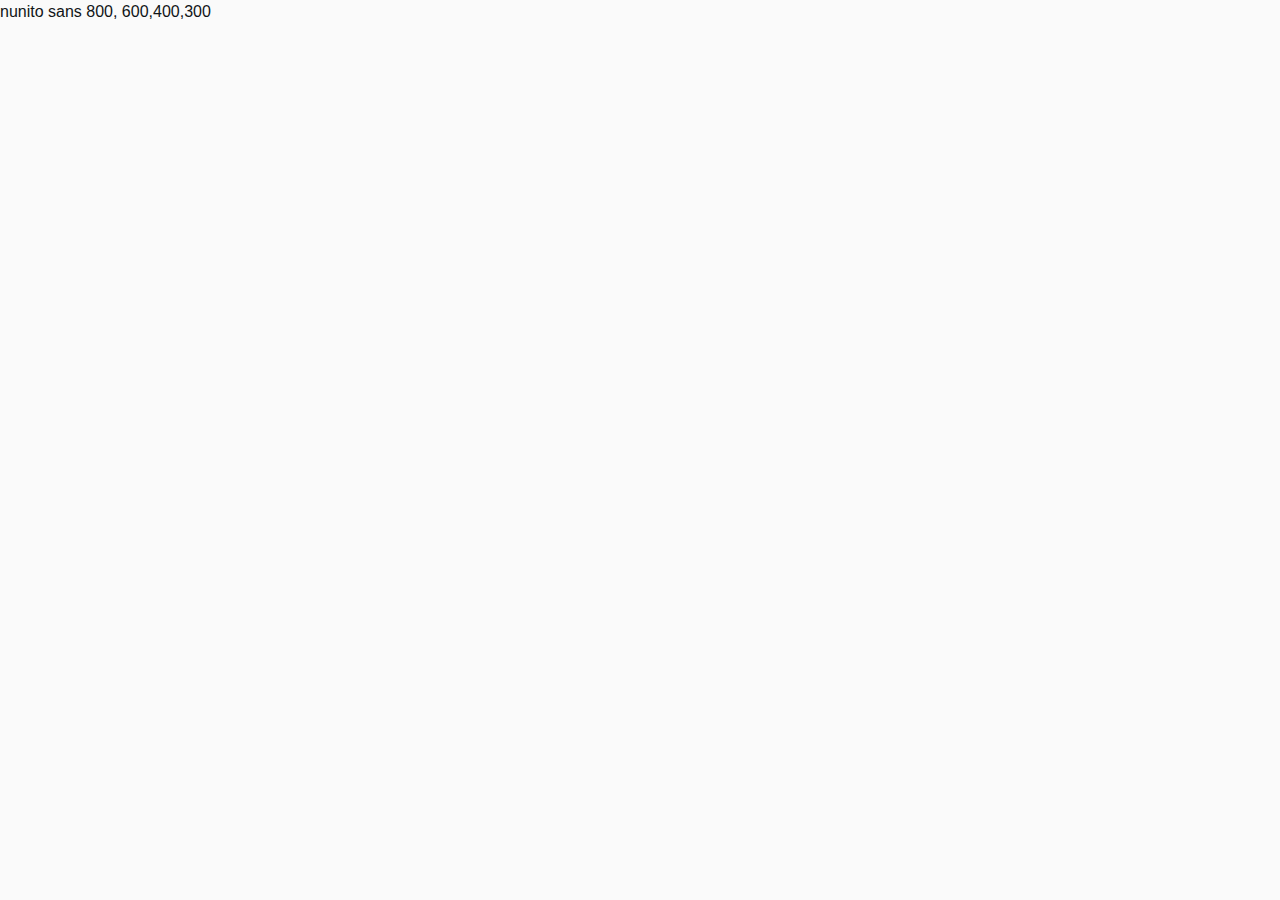
==== index.html @ 687c1277 "add shirifts, style, images" ====
<!DOCTYPE html>
<html lang="en">
<head>
  <meta charset="UTF-8">
  <meta http-equiv="X-UA-Compatible" content="IE=edge">
  <meta name="viewport" content="width=device-width, initial-scale=1.0">
  <title>Project</title>

  <!-- Stylesheets -->
  <link rel="stylesheet" href="css/normalize.css">
  <link rel="stylesheet" href="css/styles.css">
</head>
<body>

  nunito sans 800, 600,400,300



  <script src="js/main.js"></script>
</body>
</html>
---- css/styles.css ----
/* CUSTOM PROPS */
:root{
  --text-color: #111517;
  --body-bg:#fafafa;
  --element-bg:#fff;

}

/* FONTS  */

@font-face {
  font-family: "Nunito Sans 10pt";
  src: url("../fonts/NunitoSans10pt-SemiBold.woff2") format("woff2"),
  url("../fonts/NunitoSans10pt-SemiBold.woff2NunitoSans10pt-SemiBold.woff") format("woff");
  font-weight: 600;
  font-style: normal;
  font-display: swap;
}

@font-face {
  font-family: "Nunito Sans 10pt";
  src: url("../fonts/NunitoSans10pt-SemiBold.woff2NunitoSans10pt-ExtraBold.woff2") format("woff2"),
  url("../fonts/NunitoSans10pt-SemiBold.woff2NunitoSans10pt-ExtraBold.woff") format("woff");
  font-weight: bold;
  font-style: normal;
  font-display: swap;
}

@font-face {
  font-family: "Nunito Sans 10pt";
  src: url("../fonts/NunitoSans10pt-SemiBold.woff2NunitoSans10pt-Regular.woff2") format("woff2"),
  url("../fonts/NunitoSans10pt-SemiBold.woff2NunitoSans10pt-Regular.woff") format("woff");
  font-weight: normal;
  font-style: normal;
  font-display: swap;
}

@font-face {
  font-family: "Nunito Sans 10pt";
  src: url("../fonts/NunitoSans10pt-SemiBold.woff2NunitoSans10pt-ExtraLight.woff2") format("woff2"),
  url("../fonts/NunitoSans10pt-SemiBold.woff2NunitoSans10pt-ExtraLight.woff") format("woff");
  font-weight: 200;
  font-style: normal;
  font-display: swap;
}



/* GLOBAL */
html {
  box-sizing: border-box;
  height: 100%;
  scroll-behavior: smooth;
}

*,
*::before,
*::after {
  box-sizing: inherit;
}

body {
  display: flex;
  flex-direction: column;
  height: 100%;
  padding: 0;
  margin: 0;
  font-family: "Nunito Sans", "Arial", sans-serif;
  font-size: 16px;
  line-height: 1.5;
  background-color:var(--body-bg);
  color:var(--text-color);
}

img {
  max-width: 100%;
  height: auto;
}

a{
  text-decoration: none;
}
/* DARK MODE */
.dark-mode{
  --element-bg:#2b3844;
  --body-bg:#202c36;
  --text-color:#fff;
}





/* CONTAINER */
.container {
  width: 100%;
  max-width: 1200px;
  padding-left: 50px;
  padding-right: 50px;
  margin-left: auto;
  margin-right: auto;
}


/* MAIN-CONTENT */
.main-content {
  flex-grow: 1;
}

@media
only screen and (-webkit-min-device-pixel-ratio: 2),
only screen and (   min--moz-device-pixel-ratio: 2),
only screen and (     -o-min-device-pixel-ratio: 2/1),
only screen and (        min-device-pixel-ratio: 2),
only screen and (                min-resolution: 192dpi),
only screen and (                min-resolution: 2dppx) {

}
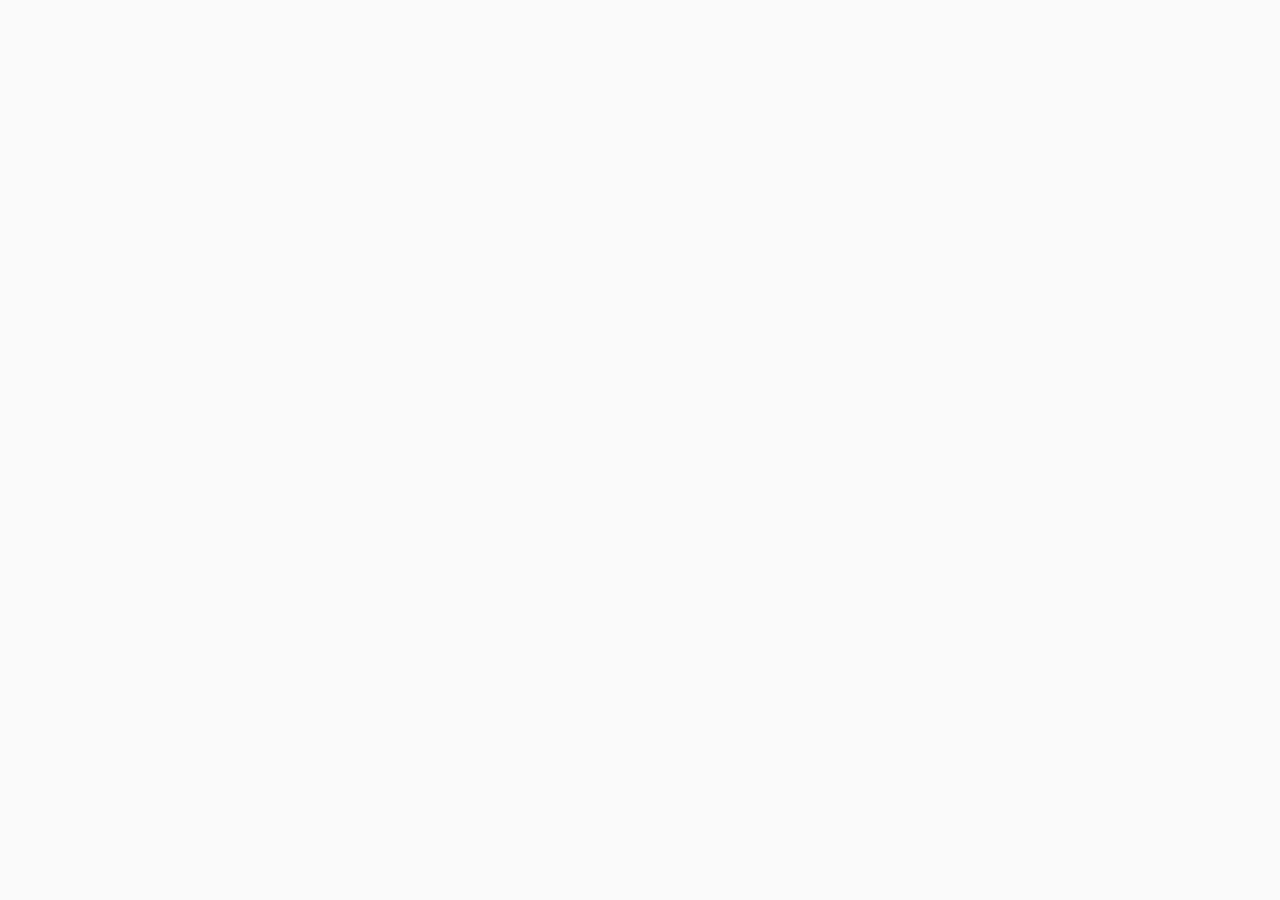
==== commit 3aa0c07a: "remove extacts" ====
--- a/index.html
+++ b/index.html
@@ -12,7 +12,7 @@
 </head>
 <body>
 
-  nunito sans 800, 600,400,300
+
 
 
 
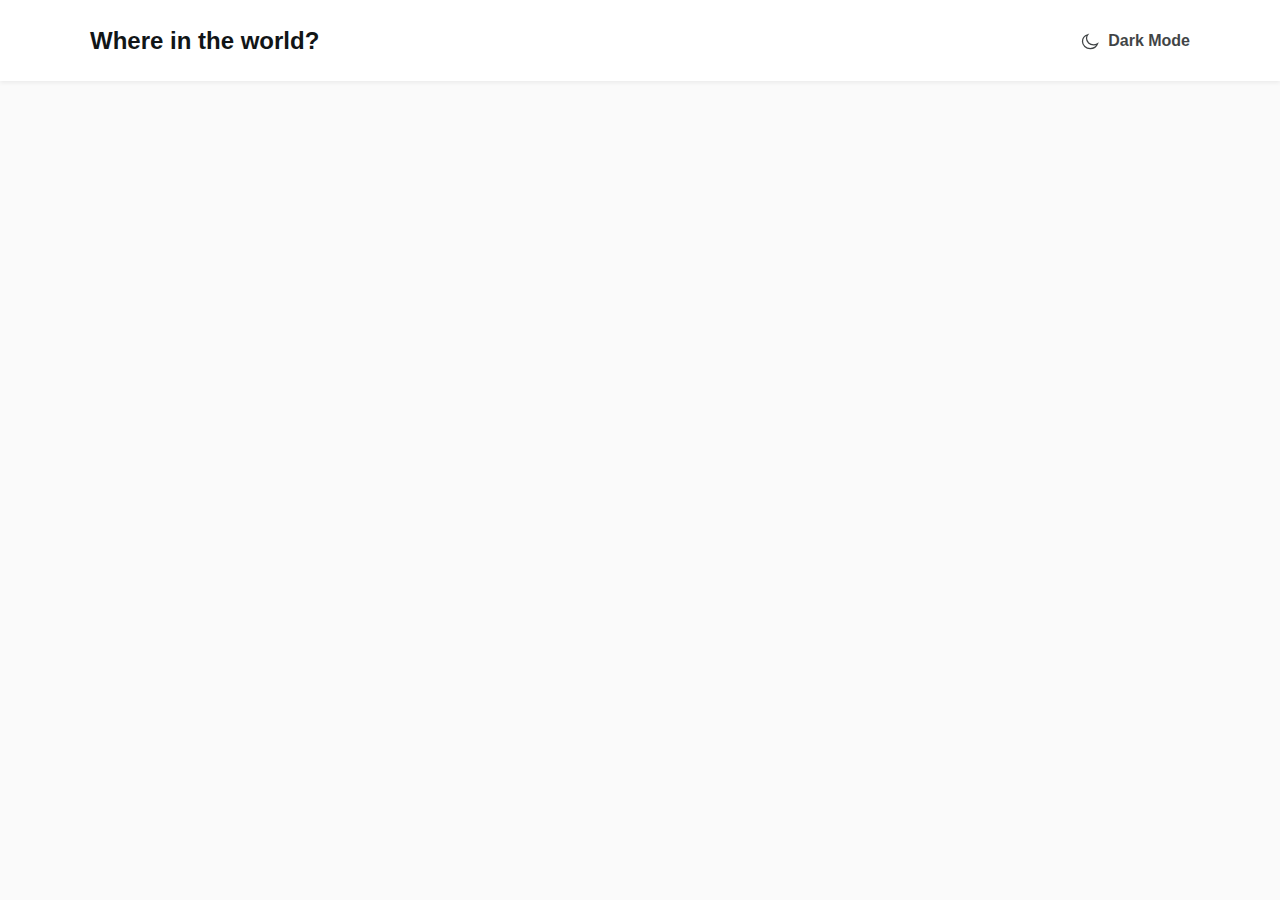
==== commit 3a301709: "add header" ====
--- a/index.html
+++ b/index.html
@@ -4,13 +4,25 @@
   <meta charset="UTF-8">
   <meta http-equiv="X-UA-Compatible" content="IE=edge">
   <meta name="viewport" content="width=device-width, initial-scale=1.0">
-  <title>Project</title>
+  <title>Countries</title>
 
   <!-- Stylesheets -->
   <link rel="stylesheet" href="css/normalize.css">
   <link rel="stylesheet" href="css/styles.css">
 </head>
 <body>
+
+  <header class="site-header">
+    <div class="header-container container">
+      <a class="site-header-logo" href="#">Where in the world?</a>
+        <button class="site-header-theme-toggler" type="button">
+          <span class="site-header-theme-toggler-inner">
+            <img src="./images/Group 3.svg" alt="">
+            <span class="site-header-theme-toggler-text">Dark Mode</span>
+          </span>
+        </button>
+    </div>
+  </header>
 
 
 
--- a/css/styles.css
+++ b/css/styles.css
@@ -116,3 +116,60 @@
 only screen and (                min-resolution: 2dppx) {
 
 }
+
+
+  /* SITE-HEADER */
+  .site-header {
+    padding-top: 24px;
+    padding-bottom: 24px;
+    background-color: var(--element-bg);
+    box-shadow: 0px 2px 4px rgba(0, 0, 0, 0.06);
+    white-space: nowrap;
+  }
+  .header-container {
+    display: flex;
+    align-items: center;
+    justify-content: space-between;
+
+  }
+
+  .site-header-logo {
+    color: var(--text-color);
+    font-weight: 800;
+    font-size: 24px;
+    line-height: 33px;
+  }
+
+  .site-header-logo:hover{
+    opacity: 0.8;
+  }
+
+  .site-header-logo:active{
+    opacity: 0.6;
+  }
+  .site-header-theme-toggler {
+    padding: 0;
+    border: 0;
+    background-color:transparent;
+    cursor: pointer;
+    color:var(--text-color);
+  }
+
+  .site-header-theme-toggler{
+    opacity: 0.8;
+  }
+
+  .site-header-theme-toggler:active{
+    opacity: 0.6;
+  }
+  .site-header-theme-toggler-inner {
+   display: flex;
+   align-items: center;
+
+  }
+  .site-header-theme-toggler-text {
+  margin-left: 8px;
+  font-weight: 600;
+  line-height: 22px;
+
+  }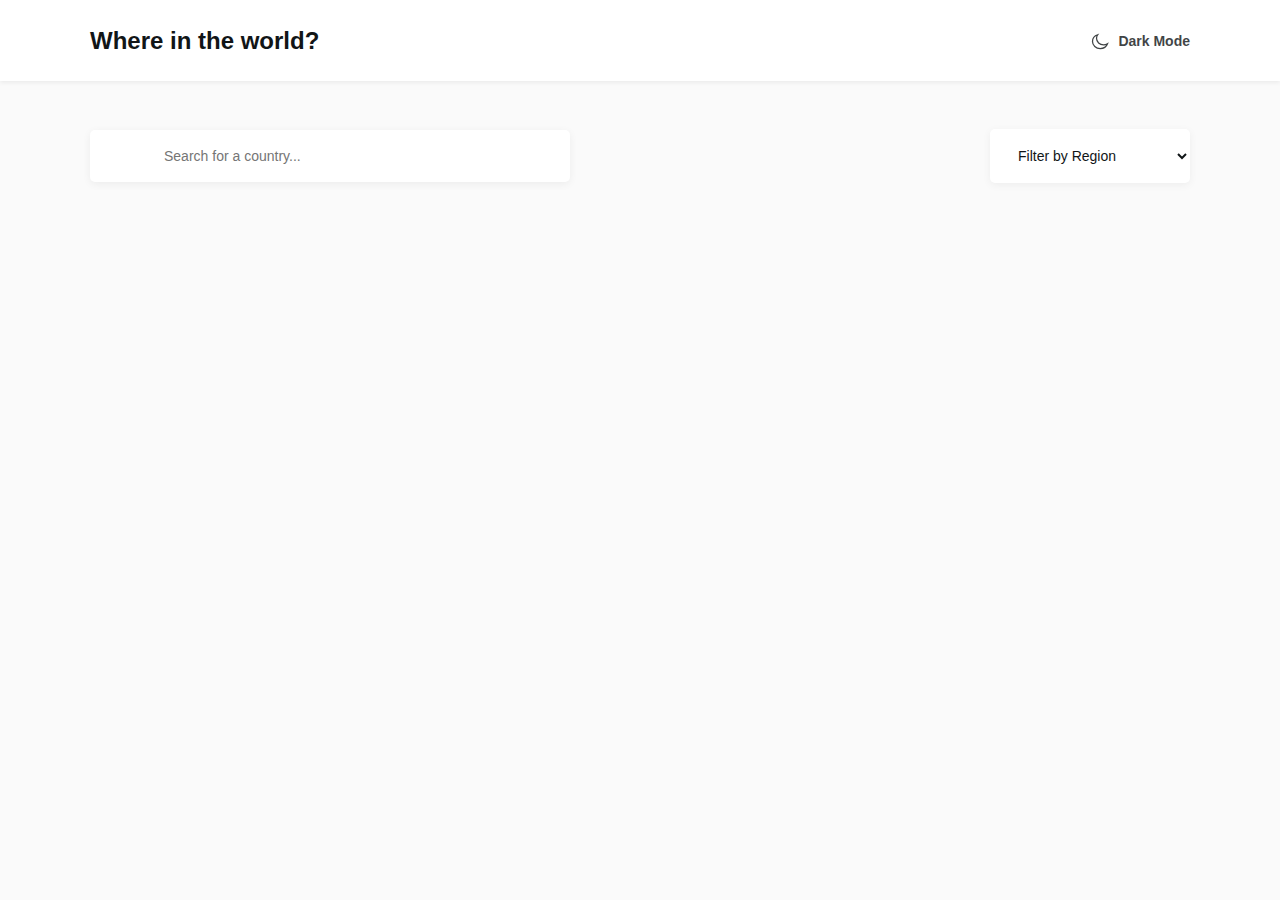
==== commit 40569000: "add filters form" ====
--- a/index.html
+++ b/index.html
@@ -17,14 +17,31 @@
       <a class="site-header-logo" href="#">Where in the world?</a>
         <button class="site-header-theme-toggler" type="button">
           <span class="site-header-theme-toggler-inner">
-            <img src="./images/Group 3.svg" alt="">
+            <svg class="site-header-theme-toggler-icon" width="20" height="20" xmlns="http://www.w3.org/2000/svg"><path fill-rule="evenodd" clip-rule="evenodd" d="M13.553 13.815c-3.884 0-7.034-2.887-7.034-6.447 0-1.343.448-2.586 1.212-3.618-3.04.945-5.231 3.581-5.231 6.688 0 3.9 3.45 7.062 7.704 7.062 3.389 0 6.266-2.007 7.296-4.796a7.458 7.458 0 0 1-3.947 1.111Z" fill="#fff" stroke="currentColor" stroke-width="1.25"/></svg>
             <span class="site-header-theme-toggler-text">Dark Mode</span>
           </span>
         </button>
     </div>
   </header>
 
+<!-- MAIN-CONTENT -->
 
+<main class="main-content">
+  <div class="container">
+    <form class="filters" action="https://echo.htmlacademy.ru" method="GET" >
+     <input class="filters-search-input" type="search" name="search" placeholder="Search for a country..." aria-label="Country name" required >
+
+     <select class="filters-region-select" name="Region" aria-label="Regions">
+      <option selected disabled>Filter by Region </option>
+      <option>Africa</option>
+      <option>America</option>
+      <option>Asia</option>
+      <option>Europe</option>
+      <option>Ocenia</option>
+     </select>
+    </form>
+  </div>
+</main>
 
 
 
--- a/css/styles.css
+++ b/css/styles.css
@@ -66,10 +66,11 @@
   padding: 0;
   margin: 0;
   font-family: "Nunito Sans", "Arial", sans-serif;
-  font-size: 16px;
+  font-size: 14px;
   line-height: 1.5;
   background-color:var(--body-bg);
   color:var(--text-color);
+  transition: background-color 0.4s ease, color 0.4s ease ;
 }
 
 img {
@@ -105,6 +106,8 @@
 /* MAIN-CONTENT */
 .main-content {
   flex-grow: 1;
+  padding-top: 48px;
+  margin-bottom: 45px;
 }
 
 @media
@@ -172,4 +175,32 @@
   font-weight: 600;
   line-height: 22px;
 
-  }+  }
+
+    /* FILTERS */
+
+    .filters {
+      display: flex;
+      align-items: center;
+      justify-content: space-between;
+    }
+    .filters-search-input {
+      min-width: 480px;
+      box-shadow: 0px 2px 9px rgba(0, 0, 0, 0.06);
+      border-radius: 5px;
+      border: none;
+      padding: 18px 74px;
+      background-color: var(--element-bg);
+      color: var(--text-color);
+
+    }
+    .filters-region-select {
+     padding: 18px 24px;
+     min-width: 200px;
+     box-shadow: 0px 2px 9px rgba(0, 0, 0, 0.0532439);
+     border-radius: 5px;
+     border: none;
+     background-color: var(--element-bg);
+     color: var(--text-color);
+
+    }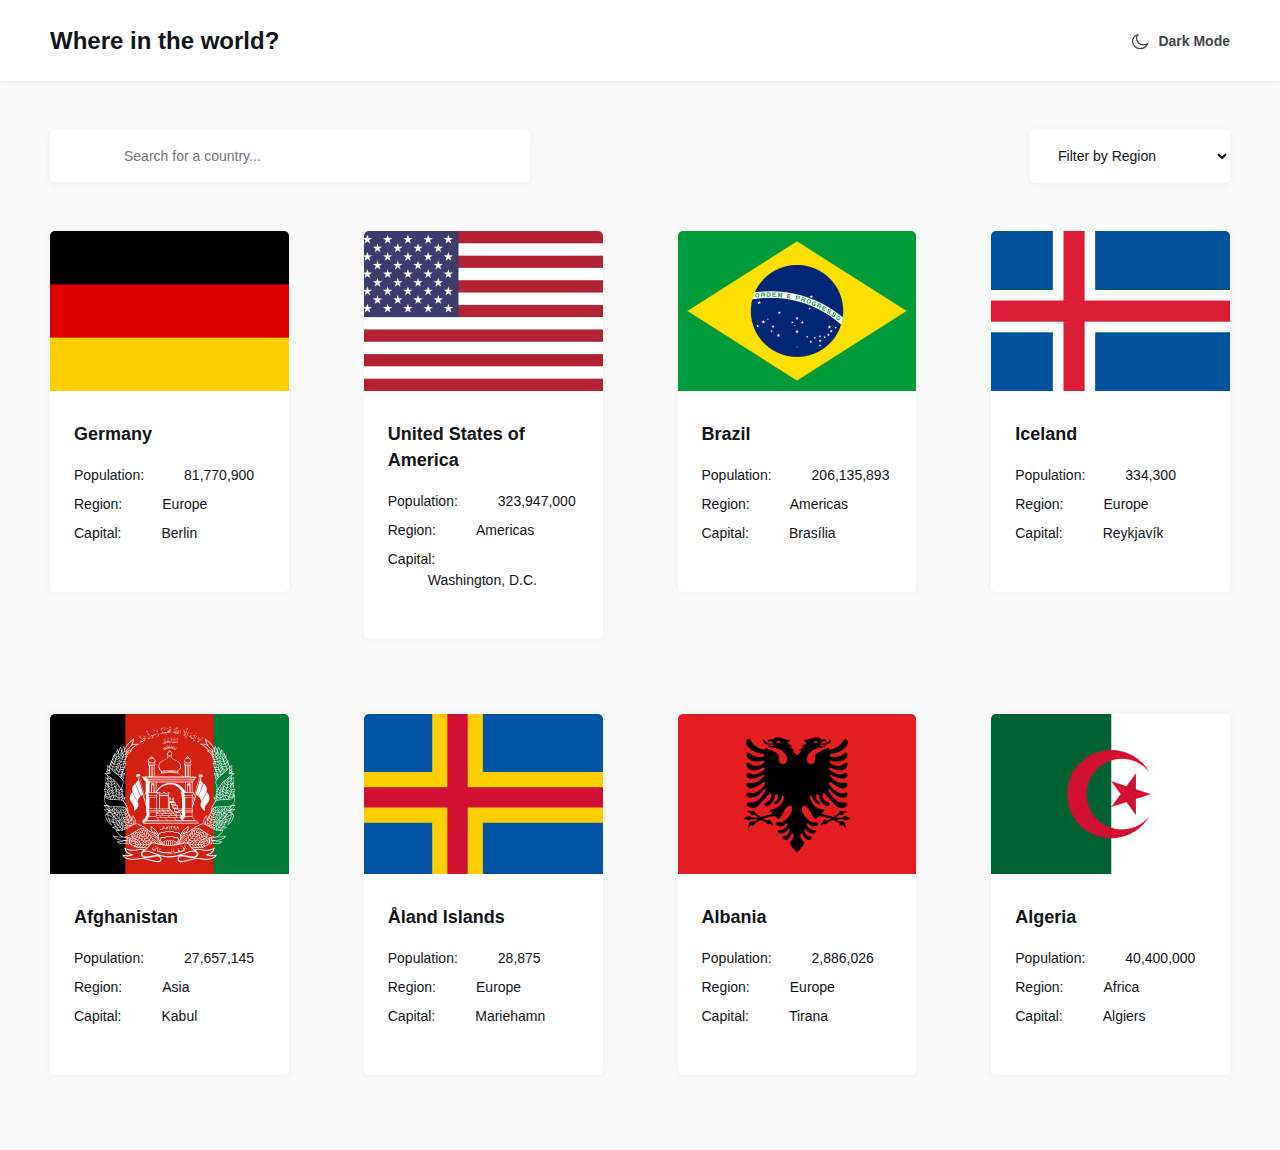
==== commit 5635d034: "add index-countries" ====
--- a/index.html
+++ b/index.html
@@ -15,33 +15,247 @@
   <header class="site-header">
     <div class="header-container container">
       <a class="site-header-logo" href="#">Where in the world?</a>
-        <button class="site-header-theme-toggler" type="button">
-          <span class="site-header-theme-toggler-inner">
-            <svg class="site-header-theme-toggler-icon" width="20" height="20" xmlns="http://www.w3.org/2000/svg"><path fill-rule="evenodd" clip-rule="evenodd" d="M13.553 13.815c-3.884 0-7.034-2.887-7.034-6.447 0-1.343.448-2.586 1.212-3.618-3.04.945-5.231 3.581-5.231 6.688 0 3.9 3.45 7.062 7.704 7.062 3.389 0 6.266-2.007 7.296-4.796a7.458 7.458 0 0 1-3.947 1.111Z" fill="#fff" stroke="currentColor" stroke-width="1.25"/></svg>
-            <span class="site-header-theme-toggler-text">Dark Mode</span>
-          </span>
-        </button>
+      <button class="site-header-theme-toggler" type="button">
+        <span class="site-header-theme-toggler-inner">
+          <svg class="site-header-theme-toggler-icon" width="20" height="20" xmlns="http://www.w3.org/2000/svg"><path fill-rule="evenodd" clip-rule="evenodd" d="M13.553 13.815c-3.884 0-7.034-2.887-7.034-6.447 0-1.343.448-2.586 1.212-3.618-3.04.945-5.231 3.581-5.231 6.688 0 3.9 3.45 7.062 7.704 7.062 3.389 0 6.266-2.007 7.296-4.796a7.458 7.458 0 0 1-3.947 1.111Z" fill="#fff" stroke="currentColor" stroke-width="1.25"/></svg>
+          <span class="site-header-theme-toggler-text">Dark Mode</span>
+        </span>
+      </button>
     </div>
   </header>
 
-<!-- MAIN-CONTENT -->
-
-<main class="main-content">
-  <div class="container">
-    <form class="filters" action="https://echo.htmlacademy.ru" method="GET" >
-     <input class="filters-search-input" type="search" name="search" placeholder="Search for a country..." aria-label="Country name" required >
-
-     <select class="filters-region-select" name="Region" aria-label="Regions">
-      <option selected disabled>Filter by Region </option>
-      <option>Africa</option>
-      <option>America</option>
-      <option>Asia</option>
-      <option>Europe</option>
-      <option>Ocenia</option>
-     </select>
-    </form>
-  </div>
-</main>
+  <!-- MAIN-CONTENT -->
+
+  <main class="main-content">
+    <div class="container">
+      <section>
+        <!-- Filerlar -->
+
+        <form class="filters" action="https://echo.htmlacademy.ru" method="GET" >
+          <input class="filters-search-input" type="search" name="search" placeholder="Search for a country..." aria-label="Country name" required >
+
+          <select class="filters-region-select" name="Region" aria-label="Regions">
+            <option selected disabled>Filter by Region </option>
+            <option>Africa</option>
+            <option>America</option>
+            <option>Asia</option>
+            <option>Europe</option>
+            <option>Ocenia</option>
+          </select>
+        </form>
+      </section>
+
+      <!-- INDEX COUNTRIES -->
+      <section class="index-countries">
+        <!-- <h2>Countries</h2>  -->
+
+        <ul class="index-countries-list">
+          <li class="index-country-list-item">
+            <div class="index-country">
+              <img class="index-country-flag" src="./images/flags/germany.jpg" alt="Germany flag" width="264" height="160">
+
+              <div class="index-country-info">
+                <h3 class="index-country-name">Germany </h3>
+                <dl class="index-country-detailes">
+
+                    <div class="index-country-detailes-item">
+                      <dt  class="index-country-detailes-title">Population:</dt>
+                      <dd class="index-country-detailes-value" > 81,770,900</dd>
+                    </div>
+                    <div class="index-country-detailes-item">
+                      <dt  class="index-country-detailes-title">Region:</dt>
+                      <dd class="index-country-detailes-value" >  Europe</dd>
+                    </div>
+                    <div class="index-country-detailes-item">
+                      <dt  class="index-country-detailes-title">Capital:</dt>
+                      <dd class="index-country-detailes-value" >  Berlin</dd>
+                    </div>
+
+                </dl>
+              </div>
+            </div>
+
+          </li>
+
+          <li class="index-country-list-item">
+            <div class="index-country">
+              <img class="index-country-flag" src="./images/flags/USA.jpg" alt="Germany flag" width="264" height="160">
+              <div class="index-country-info">
+                <h3 class="index-country-name">United States of America </h3>
+                <dl class="index-country-detailes">
+                    <div class="index-country-detailes-item">
+                      <dt  class="index-country-detailes-title">Population:</dt>
+                      <dd class="index-country-detailes-value" > 323,947,000</dd>
+                    </div>
+                    <div class="index-country-detailes-item">
+                      <dt  class="index-country-detailes-title">Region:</dt>
+                      <dd class="index-country-detailes-value" > Americas</dd>
+                    </div>
+                    <div class="index-country-detailes-item">
+                      <dt  class="index-country-detailes-title">Capital:</dt>
+                      <dd class="index-country-detailes-value" > Washington, D.C.</dd>
+                    </div>
+
+                </dl>
+              </div>
+            </div>
+          </li>
+
+          <li class="index-country-list-item">
+            <div class="index-country">
+              <img class="index-country-flag" src="./images/flags/Brasil.jpg" alt="Germany flag" width="264" height="160">
+              <div class="index-country-info">
+                <h3 class="index-country-name">Brazil </h3>
+                <dl class="index-country-detailes">
+
+                    <div class="index-country-detailes-item">
+                      <dt  class="index-country-detailes-title">Population:</dt>
+                      <dd class="index-country-detailes-value" > 206,135,893</dd>
+                    </div>
+                    <div class="index-country-detailes-item">
+                      <dt  class="index-country-detailes-title">Region:</dt>
+                      <dd class="index-country-detailes-value" >  Americas</dd>
+                    </div>
+                    <div class="index-country-detailes-item">
+                      <dt  class="index-country-detailes-title">Capital:</dt>
+                      <dd class="index-country-detailes-value" >  Brasília</dd>
+                    </div>
+
+                </dl>
+              </div>
+            </div>
+          </li>
+
+          <li class="index-country-list-item">
+            <div class="index-country">
+              <img class="index-country-flag" src="./images/flags/Iceland.jpg" alt="Germany flag" width="264" height="160">
+              <div class="index-country-info">
+                <h3 class="index-country-name">Iceland</h3>
+                <dl class="index-country-detailes">
+
+                    <div class="index-country-detailes-item">
+                      <dt  class="index-country-detailes-title">Population:</dt>
+                      <dd class="index-country-detailes-value" >  334,300</dd>
+                    </div>
+                    <div class="index-country-detailes-item">
+                      <dt  class="index-country-detailes-title">Region:</dt>
+                      <dd class="index-country-detailes-value" >  Europe</dd>
+                    </div>
+                    <div class="index-country-detailes-item">
+                      <dt  class="index-country-detailes-title">Capital:</dt>
+                      <dd class="index-country-detailes-value" >  Reykjavík</dd>
+                    </div>
+
+                </dl>
+              </div>
+            </div>
+          </li>
+
+          <li class="index-country-list-item">
+            <div class="index-country">
+              <img class="index-country-flag" src="./images/flags/afghanistan.jpg" alt="Germany flag" width="264" height="160">
+              <div class="index-country-info">
+                <h3 class="index-country-name">Afghanistan</h3>
+                <dl class="index-country-detailes">
+
+                    <div class="index-country-detailes-item">
+                      <dt  class="index-country-detailes-title">Population:</dt>
+                      <dd class="index-country-detailes-value" > 27,657,145</dd>
+                    </div>
+                    <div class="index-country-detailes-item">
+                      <dt  class="index-country-detailes-title">Region:</dt>
+                      <dd class="index-country-detailes-value" > Asia</dd>
+                    </div>
+                    <div class="index-country-detailes-item">
+                      <dt  class="index-country-detailes-title">Capital:</dt>
+                      <dd class="index-country-detailes-value" >  Kabul</dd>
+                    </div>
+
+                </dl>
+              </div>
+            </div>
+          </li>
+
+          <li class="index-country-list-item">
+            <div class="index-country">
+              <img class="index-country-flag" src="./images/flags/Aland icelands.jpg" alt="Germany flag" width="264" height="160">
+              <div class="index-country-info">
+                <h3 class="index-country-name">Åland Islands</h3>
+                <dl class="index-country-detailes">
+
+                    <div class="index-country-detailes-item">
+                      <dt  class="index-country-detailes-title">Population:</dt>
+                      <dd class="index-country-detailes-value" >28,875</dd>
+                    </div>
+                    <div class="index-country-detailes-item">
+                      <dt  class="index-country-detailes-title">Region:</dt>
+                      <dd class="index-country-detailes-value" > Europe</dd>
+                    </div>
+                    <div class="index-country-detailes-item">
+                      <dt  class="index-country-detailes-title">Capital:</dt>
+                      <dd class="index-country-detailes-value" > Mariehamn</dd>
+                    </div>
+
+                </dl>
+              </div>
+            </div>
+          </li>
+
+          <li class="index-country-list-item">
+            <div class="index-country">
+              <img class="index-country-flag" src="./images/flags/Albania.jpg" alt="Germany flag" width="264" height="160">
+              <div class="index-country-info">
+                <h3 class="index-country-name">Albania</h3>
+                <dl class="index-country-detailes">
+
+                    <div class="index-country-detailes-item">
+                      <dt  class="index-country-detailes-title">Population:</dt>
+                      <dd class="index-country-detailes-value" >2,886,026</dd>
+                    </div>
+                    <div class="index-country-detailes-item">
+                      <dt  class="index-country-detailes-title">Region:</dt>
+                      <dd class="index-country-detailes-value" >  Europe</dd>
+                    </div>
+                    <div class="index-country-detailes-item">
+                      <dt  class="index-country-detailes-title">Capital:</dt>
+                      <dd class="index-country-detailes-value" > Tirana</dd>
+                    </div>
+
+                </dl>
+              </div>
+            </div>
+          </li>
+
+          <li class="index-country-list-item">
+            <div class="index-country">
+              <img class="index-country-flag" src="./images/flags/Algeria.jpg" alt="Germany flag" width="264" height="160">
+              <div class="index-country-info">
+                <h3 class="index-country-name">Algeria </h3>
+                <dl class="index-country-detailes">
+
+                    <div class="index-country-detailes-item">
+                      <dt  class="index-country-detailes-title">Population:</dt>
+                      <dd class="index-country-detailes-value" >  40,400,000</dd>
+                    </div>
+                    <div class="index-country-detailes-item">
+                      <dt  class="index-country-detailes-title">Region:</dt>
+                      <dd class="index-country-detailes-value" >  Africa</dd>
+                    </div>
+                    <div class="index-country-detailes-item">
+                      <dt  class="index-country-detailes-title">Capital:</dt>
+                      <dd class="index-country-detailes-value" >  Algiers</dd>
+                    </div>
+
+                </dl>
+              </div>
+            </div>
+          </li>
+
+
+        </ul>
+      </section>
+    </div>
+  </main>
 
 
 
--- a/css/styles.css
+++ b/css/styles.css
@@ -56,7 +56,7 @@
 *,
 *::before,
 *::after {
-  box-sizing: inherit;
+  box-sizing: border-box;
 }
 
 body {
@@ -95,7 +95,7 @@
 /* CONTAINER */
 .container {
   width: 100%;
-  max-width: 1200px;
+  max-width: 1400px;
   padding-left: 50px;
   padding-right: 50px;
   margin-left: auto;
@@ -110,15 +110,6 @@
   margin-bottom: 45px;
 }
 
-@media
-only screen and (-webkit-min-device-pixel-ratio: 2),
-only screen and (   min--moz-device-pixel-ratio: 2),
-only screen and (     -o-min-device-pixel-ratio: 2/1),
-only screen and (        min-device-pixel-ratio: 2),
-only screen and (                min-resolution: 192dpi),
-only screen and (                min-resolution: 2dppx) {
-
-}
 
 
   /* SITE-HEADER */
@@ -183,6 +174,7 @@
       display: flex;
       align-items: center;
       justify-content: space-between;
+      margin-bottom: 48px;
     }
     .filters-search-input {
       min-width: 480px;
@@ -203,4 +195,63 @@
      background-color: var(--element-bg);
      color: var(--text-color);
 
+    }
+
+    /* INDEX COUNTRIES */
+    .index-countries {
+    }
+    .index-countries-list {
+      display: flex;
+      flex-wrap: wrap;
+      list-style: none;
+      margin: 0;
+      padding: 0;
+      margin-left: -75px;
+      margin-bottom: -75px;
+    }
+    .index-country-list-item {
+     width: calc(100%/4 - 75px);
+     margin-left: 75px;
+     margin-bottom: 75px;
+
+    }
+    .index-country {
+      background-color: var(--element-bg);
+      color: var(--text-color);
+      border-radius: 5px;
+      overflow: hidden;
+      box-shadow: 0px 0px 7px 2px rgba(0, 0, 0, 0.0294384);
+    }
+    .index-country-flag {
+      width: 100%;
+      height: 160px;
+      object-fit: cover;
+
+    }
+    .index-country-info {
+      padding: 24px 24px 48px;
+    }
+    .index-country-name {
+     margin-top: 0;
+     font-size: 18px;
+     line-height: 26px;
+     font-weight: 800;
+    }
+    .index-country-detailes {
+      margin: 0;
+
+    }
+
+    .index-country-detailes-item{
+      display: flex;
+      flex-wrap: wrap;
+    }
+    .index-country-detailes-item:not(:last-child) {
+      margin-bottom: 8px;
+    }
+    .index-country-detailes-title {
+    }
+    .index-country-detailes-value {
+    }
+    .index-countries-item {
     }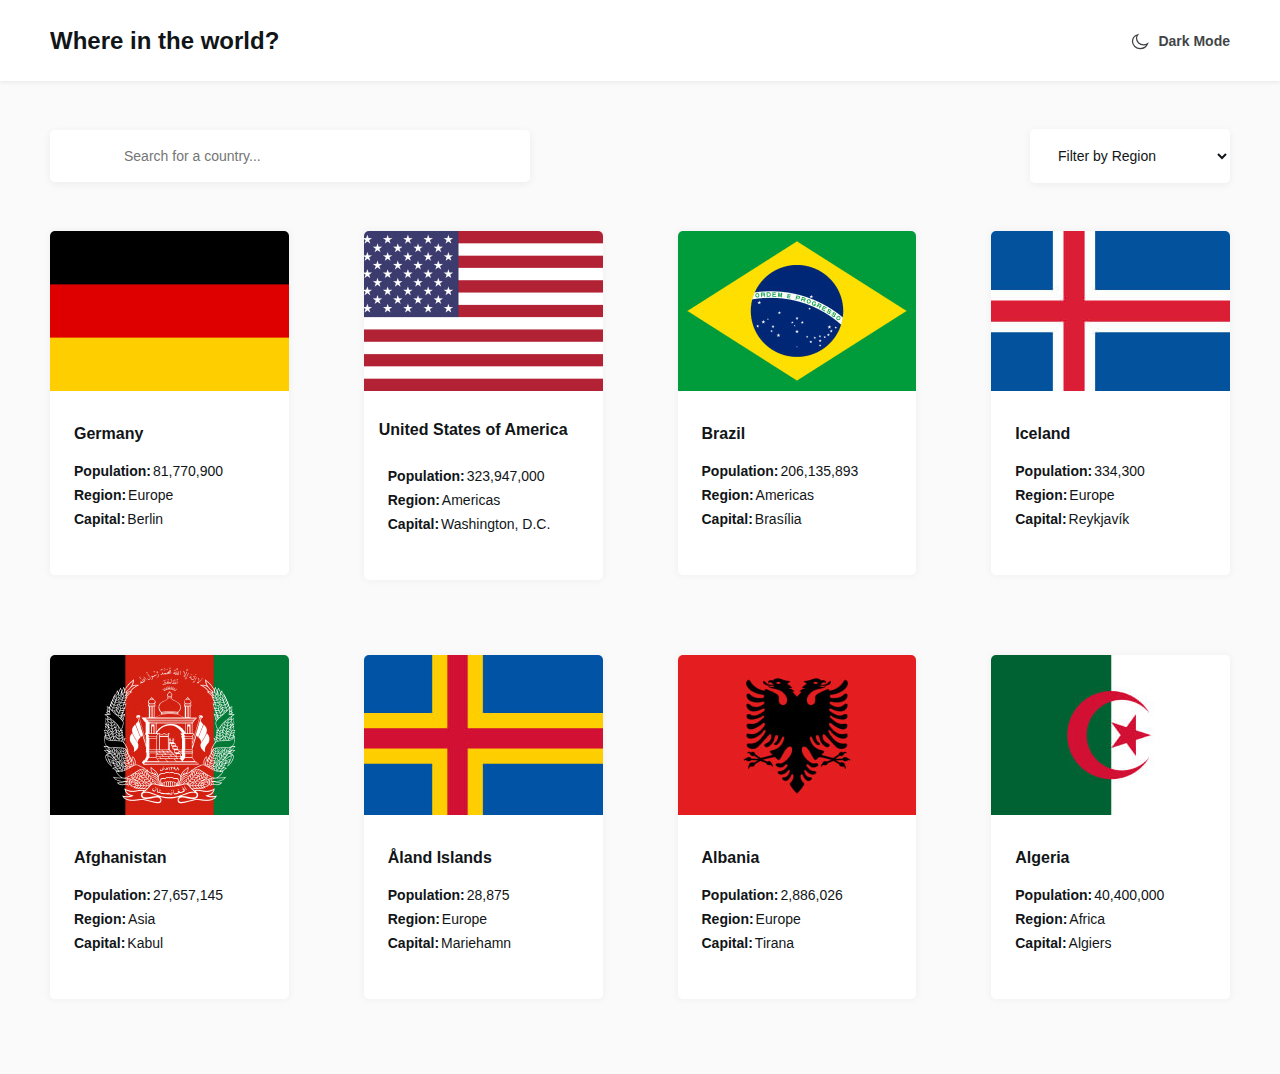
==== commit 79c225bf: "add country detailes page" ====
--- a/index.html
+++ b/index.html
@@ -55,7 +55,9 @@
               <img class="index-country-flag" src="./images/flags/germany.jpg" alt="Germany flag" width="264" height="160">
 
               <div class="index-country-info">
-                <h3 class="index-country-name">Germany </h3>
+                <h3 class="index-country-name">
+                  <a href="country.html" class="index-country-link">Germany</a>
+                </h3>
                 <dl class="index-country-detailes">
 
                     <div class="index-country-detailes-item">
@@ -80,8 +82,12 @@
           <li class="index-country-list-item">
             <div class="index-country">
               <img class="index-country-flag" src="./images/flags/USA.jpg" alt="Germany flag" width="264" height="160">
-              <div class="index-country-info">
-                <h3 class="index-country-name">United States of America </h3>
+
+              <h3 class="index-country-name US-flag">
+                <a href="country.html" class="index-country-link">United States of America</a>
+              </h3>
+              <div class="index-country-info">
+
                 <dl class="index-country-detailes">
                     <div class="index-country-detailes-item">
                       <dt  class="index-country-detailes-title">Population:</dt>
@@ -105,7 +111,9 @@
             <div class="index-country">
               <img class="index-country-flag" src="./images/flags/Brasil.jpg" alt="Germany flag" width="264" height="160">
               <div class="index-country-info">
-                <h3 class="index-country-name">Brazil </h3>
+                <h3 class="index-country-name">
+                  <a href="country.html" class="index-country-link">Brazil</a>
+               </h3>
                 <dl class="index-country-detailes">
 
                     <div class="index-country-detailes-item">
@@ -130,7 +138,9 @@
             <div class="index-country">
               <img class="index-country-flag" src="./images/flags/Iceland.jpg" alt="Germany flag" width="264" height="160">
               <div class="index-country-info">
-                <h3 class="index-country-name">Iceland</h3>
+                <h3 class="index-country-name">
+                  <a href="country.html" class="index-country-link">Iceland</a>
+                </h3>
                 <dl class="index-country-detailes">
 
                     <div class="index-country-detailes-item">
@@ -155,7 +165,9 @@
             <div class="index-country">
               <img class="index-country-flag" src="./images/flags/afghanistan.jpg" alt="Germany flag" width="264" height="160">
               <div class="index-country-info">
-                <h3 class="index-country-name">Afghanistan</h3>
+                <h3 class="index-country-name">
+                  <a href="country.html" class="index-country-link">Afghanistan</a>
+                </h3>
                 <dl class="index-country-detailes">
 
                     <div class="index-country-detailes-item">
@@ -180,7 +192,9 @@
             <div class="index-country">
               <img class="index-country-flag" src="./images/flags/Aland icelands.jpg" alt="Germany flag" width="264" height="160">
               <div class="index-country-info">
-                <h3 class="index-country-name">Åland Islands</h3>
+                <h3 class="index-country-name">
+                  <a href="country.html" class="index-country-link">Åland Islands</a>
+                </h3>
                 <dl class="index-country-detailes">
 
                     <div class="index-country-detailes-item">
@@ -205,7 +219,9 @@
             <div class="index-country">
               <img class="index-country-flag" src="./images/flags/Albania.jpg" alt="Germany flag" width="264" height="160">
               <div class="index-country-info">
-                <h3 class="index-country-name">Albania</h3>
+                <h3 class="index-country-name">
+                  <a href="country.html" class="index-country-link">Albania</a>
+                </h3>
                 <dl class="index-country-detailes">
 
                     <div class="index-country-detailes-item">
@@ -230,7 +246,8 @@
             <div class="index-country">
               <img class="index-country-flag" src="./images/flags/Algeria.jpg" alt="Germany flag" width="264" height="160">
               <div class="index-country-info">
-                <h3 class="index-country-name">Algeria </h3>
+                <h3 class="index-country-name">
+                  <a href="country.html" class="index-country-link">Algeria </a></h3>
                 <dl class="index-country-detailes">
 
                     <div class="index-country-detailes-item">
--- a/css/styles.css
+++ b/css/styles.css
@@ -3,6 +3,7 @@
   --text-color: #111517;
   --body-bg:#fafafa;
   --element-bg:#fff;
+  --transition-duration:0.4s;
 
 }
 
@@ -110,6 +111,10 @@
   margin-bottom: 45px;
 }
 
+.main-content-inner{
+  padding-top: 80px;
+}
+
 
 
   /* SITE-HEADER */
@@ -208,11 +213,13 @@
       padding: 0;
       margin-left: -75px;
       margin-bottom: -75px;
+
     }
     .index-country-list-item {
      width: calc(100%/4 - 75px);
      margin-left: 75px;
      margin-bottom: 75px;
+
 
     }
     .index-country {
@@ -221,6 +228,7 @@
       border-radius: 5px;
       overflow: hidden;
       box-shadow: 0px 0px 7px 2px rgba(0, 0, 0, 0.0294384);
+
     }
     .index-country-flag {
       width: 100%;
@@ -228,15 +236,25 @@
       object-fit: cover;
 
     }
+    .US-flag{
+      padding-left: 15px;
+      padding-top: 20px;
+      margin-bottom: 1px;
+    }
     .index-country-info {
-      padding: 24px 24px 48px;
+      padding: 24px 50px 48px 24px;
     }
     .index-country-name {
      margin-top: 0;
-     font-size: 18px;
+     font-size: 16px;
      line-height: 26px;
      font-weight: 800;
     }
+
+    .index-country-link{
+      text-decoration: none;
+      color: var(--text-color);
+    }
     .index-country-detailes {
       margin: 0;
 
@@ -250,8 +268,147 @@
       margin-bottom: 8px;
     }
     .index-country-detailes-title {
+      margin-right: 2px;
+      font-weight: 600;
+      font-size: 14px;
+      line-height: 16px;
     }
     .index-country-detailes-value {
-    }
-    .index-countries-item {
+      margin: 0;
+      font-weight: 300;
+      font-size: 14px;
+      line-height: 16px;
+    }
+
+
+    /* COUNTRY PAGE */
+
+    .country-back-page-wrapper {
+      margin-bottom: 80px;
+
+    }
+    .country-back-page-link {
+      display: inline-flex;
+      align-items: center;
+      background-color: var(--element-bg);
+      box-shadow: 0px 0px 7px rgba(0, 0, 0, 0.293139);
+      color: var(--text-color);
+      padding: 10px 40px;
+      border-radius: 6px;
+
+
+    }
+
+    .country-back-page-link:hover{
+      opacity: 0.6;
+    }
+
+    .country-back-page-link:active{
+      opacity: 0.8;
+    }
+    .country-back-page-icon {
+      margin-right: 10px;
+      width: 20px;
+      height: 20px;
+    }
+    .country-back-page-text {
+      font-size: 16px;
+      line-height: 20px;
+
+    }
+
+     .country-page-flag-info{
+      display: flex;
+     }
+    .country-page-flag{
+      border-radius: 10px;
+      width: 560px;
+      height: 400px;
+      object-fit: cover;
+      margin-right: 120px;
+      box-shadow: 0px 0px 14px 4px rgba(0, 0, 0, 0.0294384);
+    }
+
+
+    .country-page-info {
+     width: 600px;
+     padding: 40px;
+    }
+    .country-page-title {
+      margin-top: 0;
+      margin-bottom: 20px;
+      font-weight: 800;
+      font-size: 32px;
+      line-height: 44px;
+    }
+    .country-page-dls-wrapper {
+      display: flex;
+      justify-content: space-between;
+      margin-bottom: 70px;
+    }
+    .country-page-ditales {
+      width: 250px;
+    }
+
+    .country-page-detailes-item{
+      display: flex;
+    }
+    .country-page-detailes-item:not(:last-child) {
+      margin-bottom: 12px;
+    }
+    .country-page-detailes-title {
+      margin: 0;
+      font-weight: 600;
+      margin-right: 4px;
+    }
+    .country-page-detiles-value {
+      font-weight: 300;
+      margin: 0;
+    }
+
+    .country-page-border-countries {
+      display: flex;
+      flex-wrap: wrap;
+      align-items: center;
+    }
+    .country-page-border-counties-heading {
+      margin-top: 0;
+      margin-bottom: 0;
+      margin: 15px;
+      font-weight: 600;
+      font-size: 16px;
+      line-height: 24px;
+    }
+    .country-page-border-countries-list {
+      display: flex;
+      flex-wrap: wrap;
+    }
+
+
+    .country-page-border-country-link {
+      font-weight: 300;
+      font-size: 14px;
+      line-height: 19px;
+      min-width: 96px;
+      padding: 5px 10px;
+      background-color: var(--element-bg);
+      color: var(--text-color);
+      text-align: center;
+      box-shadow: 0px 0px 4px 1px rgba(0, 0, 0, 0.104931);
+      border-radius: 2px;
+      margin-top: 4px;
+      margin-bottom: 4px;
+      transition:background-color var(--transition-duration) ease, color var(--transition-duration) ease;
+
+    }
+    .country-page-border-country-link:not(:last-child){
+      margin-right: 10px;
+    }
+
+    .country-page-border-country-link:hover{
+      opacity: 0.6;
+    }
+
+    .country-page-border-country-link:active{
+      opacity: 0.8;
     }